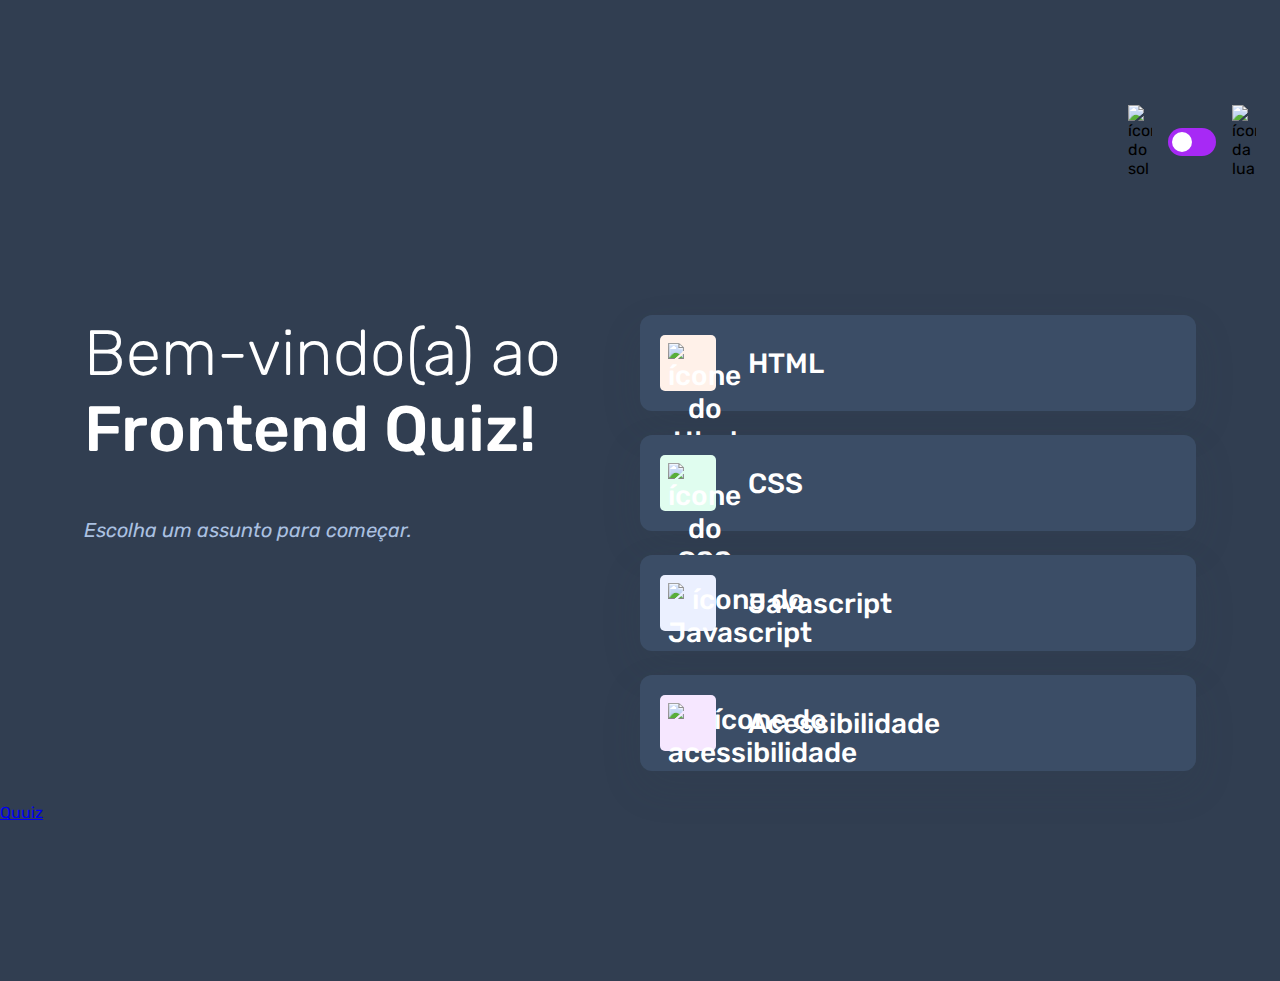
==== index.html @ aec44075 "criação da página do quiz" ====
<!DOCTYPE html>
<html lang="pt-BR">
<head>
    <meta charset="UTF-8">
    <meta name="viewport" content="width=device-width, initial-scale=1.0">
    <link rel="preconnect" href="https://fonts.googleapis.com">
    <link rel="preconnect" href="https://fonts.gstatic.com" crossorigin>
    <link href="https://fonts.googleapis.com/css2?family=Rubik:ital,wght@0,300..900;1,300..900&display=swap" rel="stylesheet">
    <link rel="stylesheet" href="style.css">
    <title>Quiz App</title>
</head>
<body class="escuro">
    <header>
        <div class="tema">
            <img src="./assets/images/icon-sun-dark.svg" alt="ícone do sol">
            <button>
                <div></div>
            </button>
            <img src="./assets/images/icon-moon-dark.svg" alt="ícone da lua">
        </div>
    </header>

    <main>
        <section class="boas_vindas">
            <h1>
                Bem-vindo(a) ao <br>
                <strong>Frontend Quiz!</strong>
            </h1>
             
            <p>Escolha um assunto para começar.</p>
        </section>

        <section class="assuntos">
            <button class="botao_html">
                <div>
                    <img src="./assets/images/icon-html.svg" alt="ícone do Html">
                </div>
                HTML
            </button>

            <button class="botao_css">
                <div>
                    <img src="./assets/images/icon-css.svg" alt="ícone do CSS">
                </div>
                CSS
            </button>

            <button class="botao_javascript">
                <div>
                    <img src="./assets/images/icon-js.svg" alt="ícone do Javascript">
                </div>
                Javascript
            </button>

            <button class="botao_acessibilidade">
                <div>
                    <img src="./assets/images/icon-accessibility.svg" alt="ícone do acessibilidade">
                </div>
                Acessibilidade
            </button>
        </section>
    </main>

    <a href="./pages/quiz/quiz.html">Quuiz</a>
</body>
</html>
---- style.css ----
* {
    margin: 0;
    padding: 0;
    box-sizing: border-box;
    font-family: "Rubik", sans-serif;
    -webkit-font-smoothing: antialiased;
}

:root {
    --bg-color: #f4f6fa;
    --purple: #a729f5;
    --primary-text-color: #313e51;
    --secondary-text-color: #626c7f;
    --button-bg: #fff;
    --shadow: 0px 16px 40px 0px rgba(143, 160, 193, 0.14);
    --bg-html: #fff1e9;
    --bg-css: #e0fdef;
    --bg-javascript: #ebf0ff;
    --bg-acessibilidade: #f6e7ff;
    --white: #fff;
    --bg-mobile: url(./assets/images/pattern-background-mobile-light.svg);
    --bg-desktop: url(./assets/images/pattern-background-desktop-light.svg);
}

body.escuro {
    --bg-color: #313e51;
    --bg-mobile: url(./assets/images/pattern-background-mobile-dark.svg);
    --bg-desktop: url(./assets/images/pattern-background-desktop-dark.svg);
    --primary-text-color: #fff;
    --secondary-text-color: #abc1e1;
    --button-bg: #3b4d66;
    --shadow: 0px 16px 40px 0px rgba(49, 62 , 81 , 0.14);
}

body {
    height: 100svh;
    background: var(--bg-mobile) var(--bg-color);
    background-repeat: no-repeat;
    background-size: cover;
}

header {
    padding: 16px 24px;
    display: flex;
    justify-content: flex-end;
}

.tema {
    padding: 8px 0;
    display: flex;
    align-items: center;
    gap: 8px;
}

.tema img {
    width: 16px;
}

.tema button {
    height: 20px;
    width: 32px;
    background: var(--purple);
    border: 0;
    border-radius: 999px;
    padding: 4px;
}

.tema button div {
    background: var(--white);
    height: 12px;
    width: 12px;
    border-radius: 999px;
}

main{
    padding: 32px 24px;
}

.boas_vindas{
    margin-bottom:40px ;
}

.boas_vindas h1 {
    font-size: 40px;
    font-weight: 300;
    color: var(--primary-text-color);
    margin-bottom: 16px;
}

.boas_vindas h1 strong {
    font-weight: 500;   
}

.boas_vindas p {
    color: var(--secondary-text-color);
    font-size: 14px;
    line-height: 150%;
    font-style: italic;
}

.assuntos {
    display: flex;
    flex-direction: column;
    gap: 12px;
}

.assuntos button {
    border: none;
    background: var(--button-bg);
    display: flex;
    align-items: center;
    gap: 16px;
    padding: 12px;
    border-radius: 12px;
    box-shadow: var(--shadow);
    font-size: 18px;
    font-weight: 500;
    color: var(--primary-text-color);
}

.assuntos button div {
    width: 40px;
    height: 40px;
    padding: 5px;
    border-radius: 5px;
}

.assuntos button img {
    width: 100%;
}

.botao_html div {
    background: var(--bg-html);
}

.botao_css div{
    background: var(--bg-css);
}

.botao_javascript div{
    background: var(--bg-javascript);
}

.botao_acessibilidade div{
    background: var(--bg-acessibilidade);
}

@media(min-width: 1100px){
    body {
        background: var(--bg-desktop) var(--bg-color);
        background-size: cover;
        background-repeat: no-repeat;
    }

    header {
        margin-block: 81px;
    }

    .tema {
        gap: 16px;
    }
    .tema img {
        width: 24px;
    }

    .tema button {
        width: 48px;
        height: 28px;
    }

    .tema button div {
        width: 20px;
        height: 20px;
    }

    main {
        display: flex;
        max-width: 1160px;
        margin-inline: auto;
    }

    section {
        width: 100%;
    }

    .boas_vindas h1 {
        font-size: 64px;
        margin-bottom: 48px;
    }

    .boas_vindas p {
        font-size: 20px;
    }

    .assuntos {
        gap: 24px;
    }

    .assuntos button {
        font-size: 28px;
        padding: 20px;
        gap: 32px;
    }

    .assuntos button div{
        width: 56px;
        height: 56px;
        padding: 8px;
    }
}
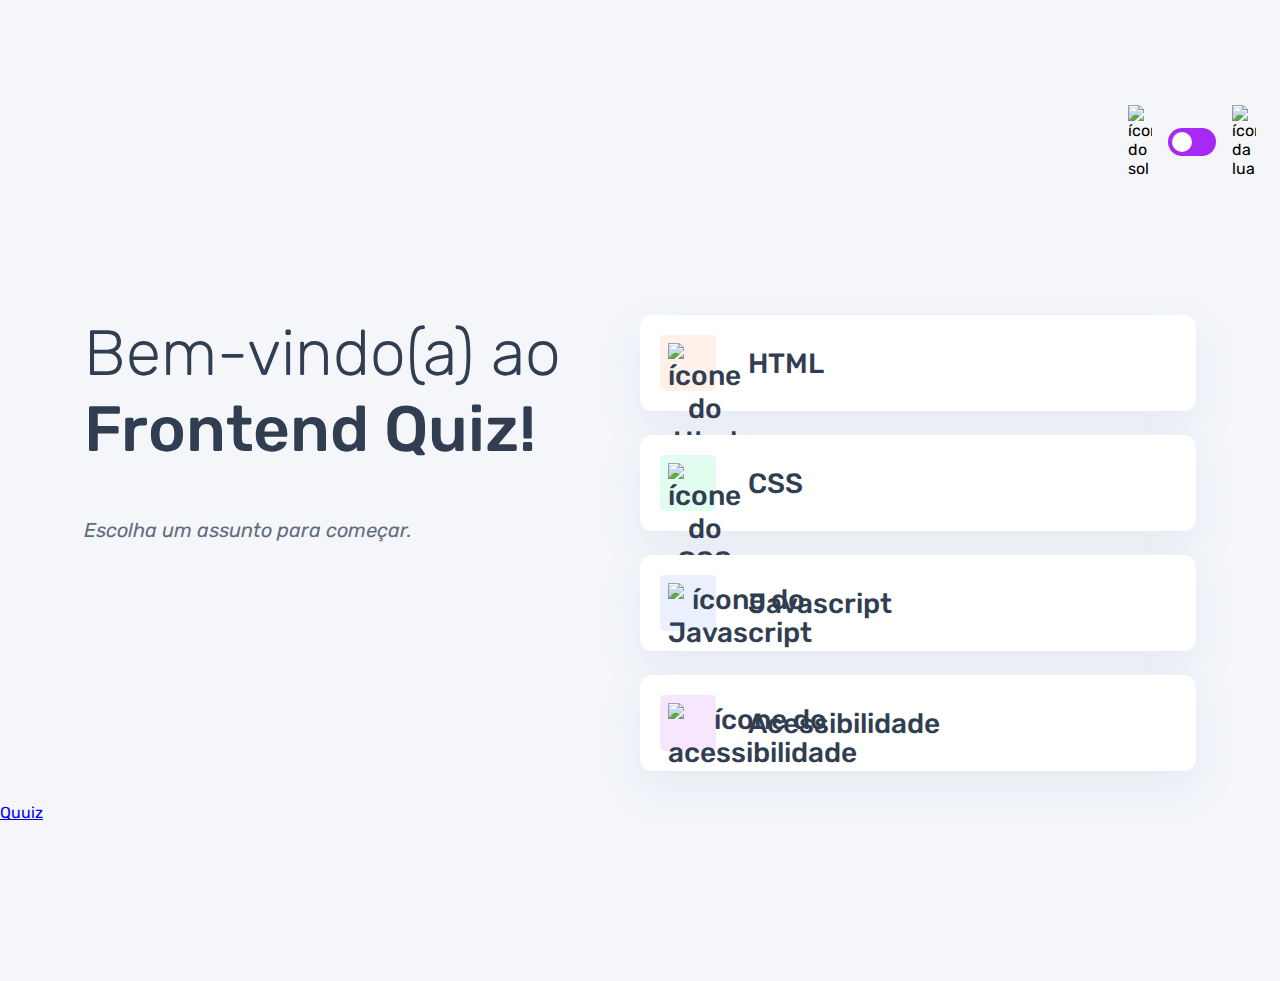
==== commit 43cbe88b: "ajuste do fundo para o desktop no quiz.html" ====
--- a/index.html
+++ b/index.html
@@ -9,7 +9,7 @@
     <link rel="stylesheet" href="style.css">
     <title>Quiz App</title>
 </head>
-<body class="escuro">
+<body>
     <header>
         <div class="tema">
             <img src="./assets/images/icon-sun-dark.svg" alt="ícone do sol">
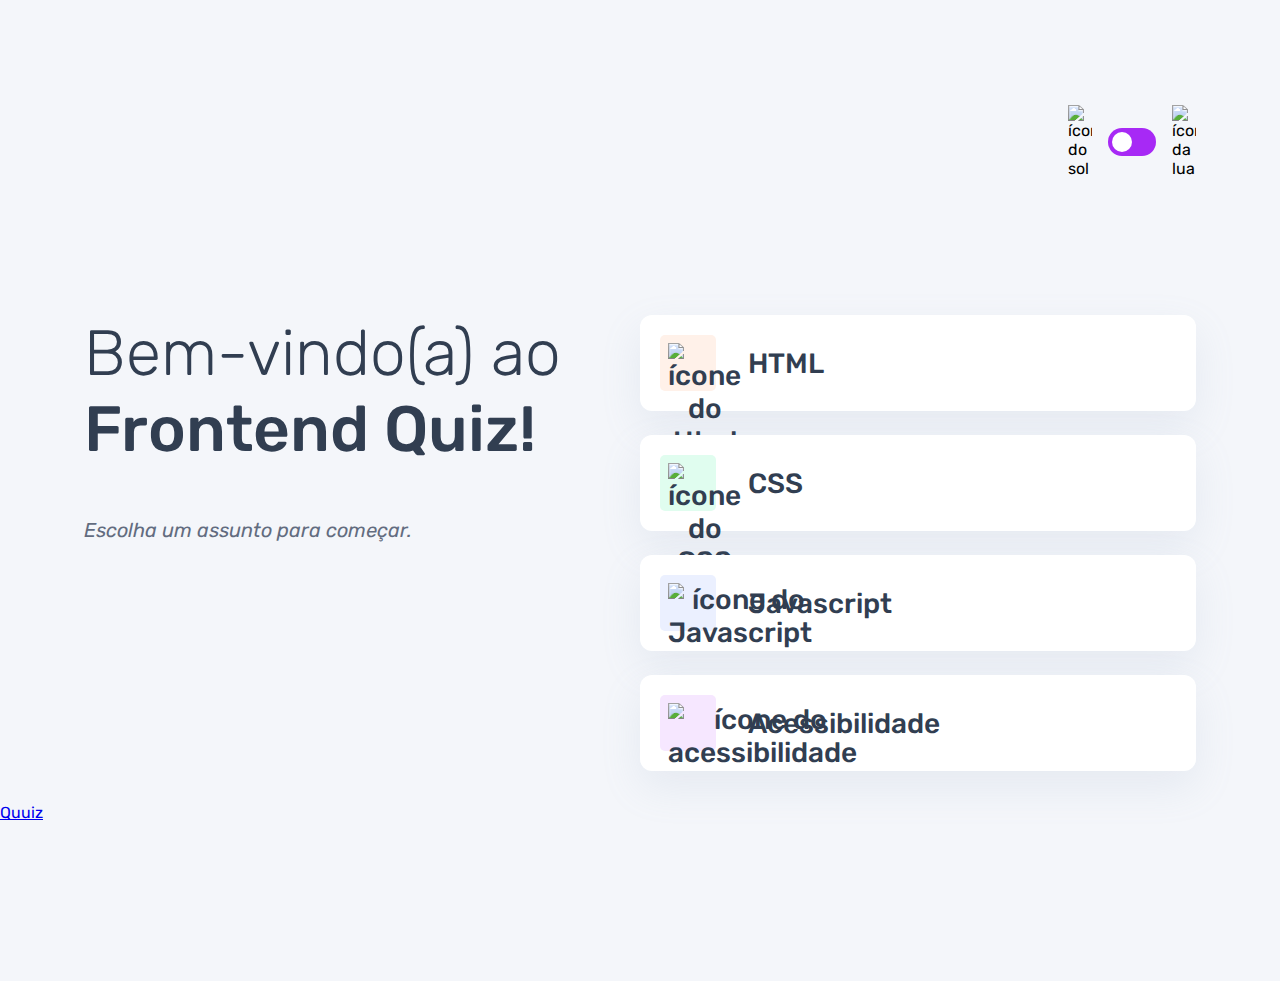
==== commit 50af171f: "primeiros ajustes do tema no Javascript" ====
--- a/index.html
+++ b/index.html
@@ -7,6 +7,7 @@
     <link rel="preconnect" href="https://fonts.gstatic.com" crossorigin>
     <link href="https://fonts.googleapis.com/css2?family=Rubik:ital,wght@0,300..900;1,300..900&display=swap" rel="stylesheet">
     <link rel="stylesheet" href="style.css">
+    <script src="./script.js" defer></script>
     <title>Quiz App</title>
 </head>
 <body>
--- a/style.css
+++ b/style.css
@@ -43,6 +43,8 @@
     padding: 16px 24px;
     display: flex;
     justify-content: flex-end;
+    max-width: 1160px;
+    margin-inline: auto;
 }
 
 .tema {
@@ -63,6 +65,7 @@
     border: 0;
     border-radius: 999px;
     padding: 4px;
+    display:flex;
 }
 
 .tema button div {
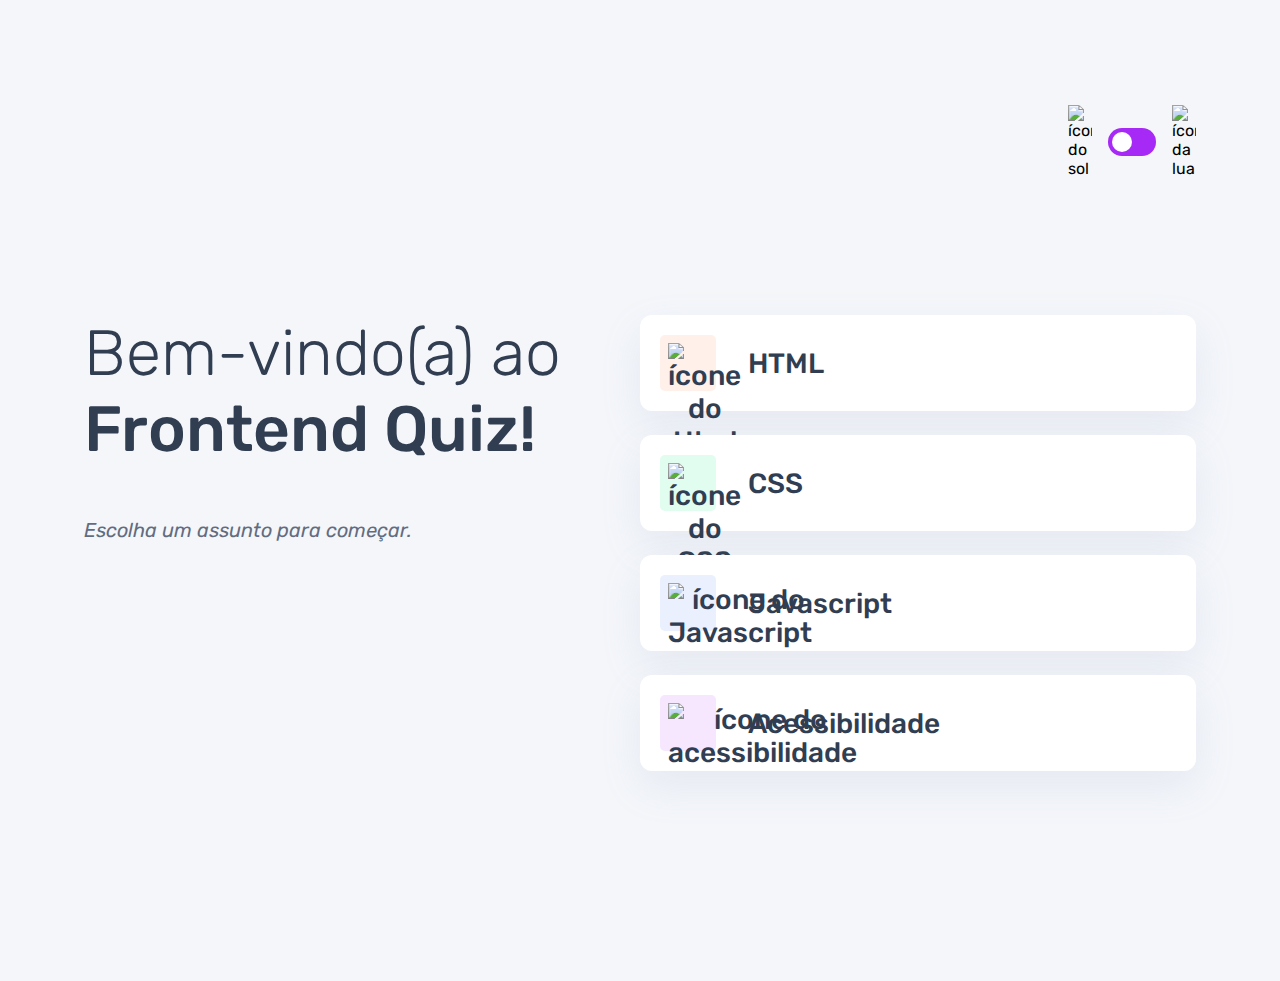
==== commit d8ae6985: "adicionada a função para escolher o tema do quiz do index.html" ====
--- a/index.html
+++ b/index.html
@@ -7,7 +7,7 @@
     <link rel="preconnect" href="https://fonts.gstatic.com" crossorigin>
     <link href="https://fonts.googleapis.com/css2?family=Rubik:ital,wght@0,300..900;1,300..900&display=swap" rel="stylesheet">
     <link rel="stylesheet" href="style.css">
-    <script src="./script.js" defer></script>
+    <script src="./script.js" type="module" defer></script>
     <title>Quiz App</title>
 </head>
 <body>
@@ -61,7 +61,5 @@
             </button>
         </section>
     </main>
-
-    <a href="./pages/quiz/quiz.html">Quuiz</a>
 </body>
 </html>--- a/style.css
+++ b/style.css
@@ -66,6 +66,7 @@
     border-radius: 999px;
     padding: 4px;
     display:flex;
+    cursor: pointer;
 }
 
 .tema button div {
@@ -119,6 +120,7 @@
     font-size: 18px;
     font-weight: 500;
     color: var(--primary-text-color);
+    cursor: pointer;
 }
 
 .assuntos button div {
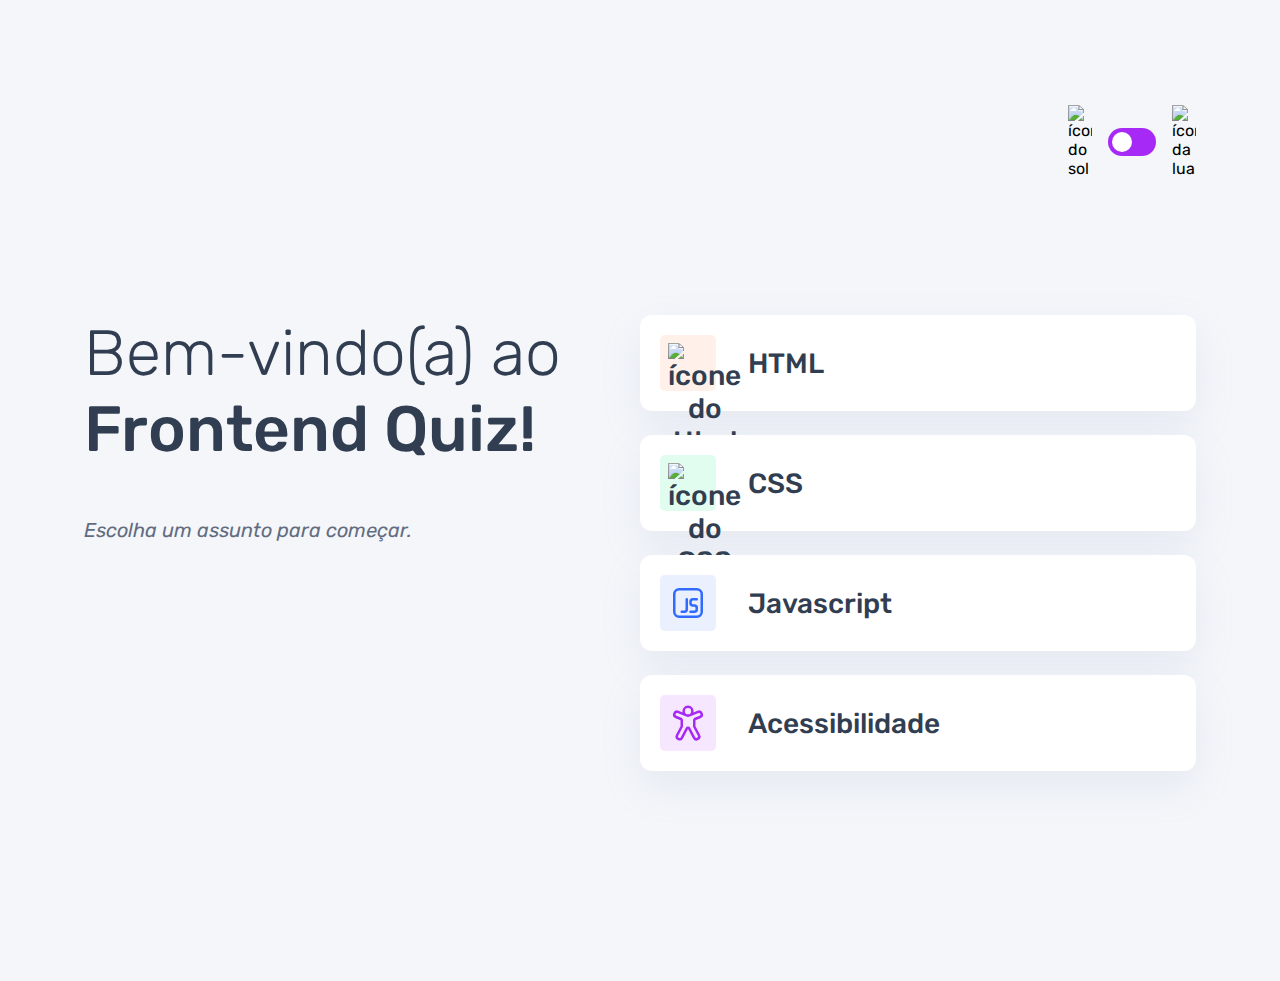
==== commit b947cdd2: "alteração dinâmica do assunto da página" ====
--- a/index.html
+++ b/index.html
@@ -48,14 +48,14 @@
 
             <button class="botao_javascript">
                 <div>
-                    <img src="./assets/images/icon-js.svg" alt="ícone do Javascript">
+                    <img src="./assets/images/icon-javascript.svg" alt="ícone do Javascript">
                 </div>
                 Javascript
             </button>
 
             <button class="botao_acessibilidade">
                 <div>
-                    <img src="./assets/images/icon-accessibility.svg" alt="ícone do acessibilidade">
+                    <img src="./assets/images/icon-accessibilidade.svg" alt="ícone do acessibilidade">
                 </div>
                 Acessibilidade
             </button>
